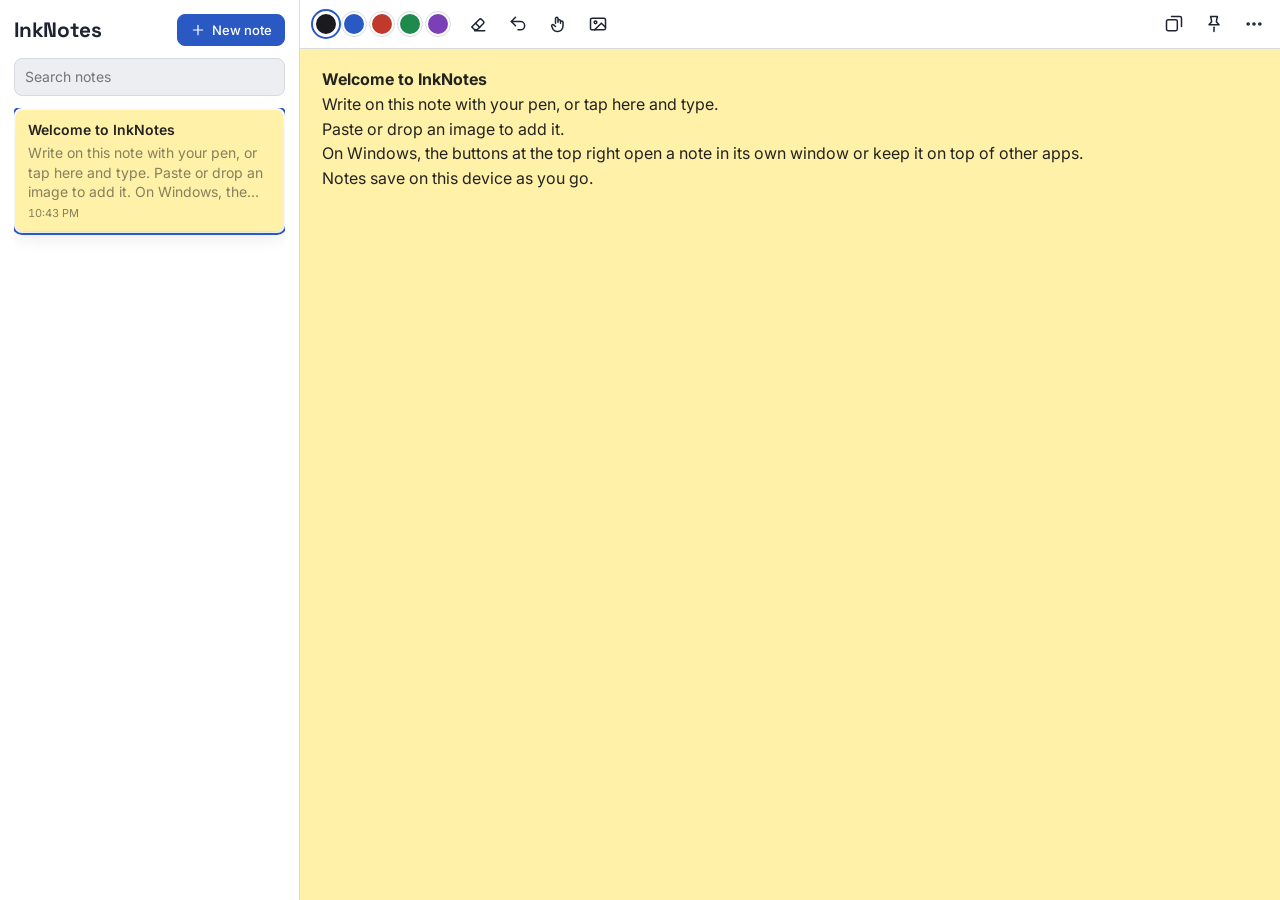
==== app/index.html @ d77044d3 "InkNotes: pen sticky-notes web app Co-Authored-By: Claude Opus 5.5 <noreply@anthropic.com>" ====
<!doctype html>
<html lang="en">
<head>
  <meta charset="utf-8">
  <meta name="viewport" content="width=device-width, initial-scale=1, viewport-fit=cover">
  <title>InkNotes</title>
  <meta name="description" content="Sticky notes you can write on with a pen, type in, and paste images into.">
  <meta name="theme-color" content="#f2d75c">
  <link rel="manifest" href="manifest.webmanifest">
  <link rel="icon" href="icons/icon.svg" type="image/svg+xml">
  <link rel="apple-touch-icon" href="icons/icon-192.png">
  <link rel="preconnect" href="https://fonts.googleapis.com">
  <link rel="stylesheet" href="https://fonts.googleapis.com/css2?family=Inter:wght@400;500;600&family=Space+Grotesk:wght@600;700&display=swap">
  <link rel="stylesheet" href="styles.css">
</head>
<body>
<div class="app" id="app" data-view="list" data-mode="main">

  <aside class="list-pane" aria-label="Notes">
    <header class="list-head">
      <h1>InkNotes</h1>
      <button class="btn primary" id="newNote" type="button">
        <svg viewBox="0 0 24 24" aria-hidden="true"><path d="M12 5v14M5 12h14"/></svg>New note
      </button>
    </header>
    <input class="search" id="search" type="search" placeholder="Search notes" aria-label="Search notes" autocomplete="off">
    <div class="cards" id="cards"></div>
    <p class="storage-note" id="storageNote" hidden></p>
  </aside>

  <main class="editor-pane" id="editorPane">
    <section class="note-view" id="noteView" aria-label="Note">
      <div class="toolbar" role="toolbar" aria-label="Note tools">
        <button class="icon-btn back-btn" id="back" type="button" aria-label="All notes" title="All notes">
          <svg viewBox="0 0 24 24" aria-hidden="true"><path d="M15 18l-6-6 6-6"/></svg>
        </button>
        <button class="icon-btn note-window-only" id="newFromWindow" type="button" aria-label="New note" title="New note">
          <svg viewBox="0 0 24 24" aria-hidden="true"><path d="M12 5v14M5 12h14"/></svg>
        </button>
        <div class="inks" id="inks" role="group" aria-label="Ink colour"></div>
        <button class="icon-btn" id="eraser" type="button" aria-pressed="false" aria-label="Eraser" title="Eraser (the pen's side button also erases)">
          <svg viewBox="0 0 24 24" aria-hidden="true"><path d="M8 20h12M4.5 15.5l9-9a2 2 0 0 1 2.8 0l2.2 2.2a2 2 0 0 1 0 2.8L11 19H8z"/><path d="M9 11l5 5"/></svg>
        </button>
        <button class="icon-btn" id="undo" type="button" aria-label="Undo ink" title="Undo ink (Ctrl+Z)">
          <svg viewBox="0 0 24 24" aria-hidden="true"><path d="M9 14L4 9l5-5"/><path d="M4 9h11a5 5 0 0 1 0 10h-3"/></svg>
        </button>
        <button class="icon-btn" id="touchInk" type="button" aria-pressed="false" aria-label="Draw with finger or mouse" title="Off: only the pen draws. On: finger and mouse draw too (palms are still ignored while the pen is near).">
          <svg viewBox="0 0 24 24" aria-hidden="true"><path d="M9 11V5.5a1.5 1.5 0 0 1 3 0V10m0-1.5a1.5 1.5 0 0 1 3 0V11m0-1a1.5 1.5 0 0 1 3 0v4.5a6.5 6.5 0 0 1-6.5 6.5h-.8a5.5 5.5 0 0 1-4.6-2.5L4.6 15a1.5 1.5 0 0 1 2.3-1.9L9 15"/></svg>
        </button>
        <button class="icon-btn" id="addImage" type="button" aria-label="Add image" title="Add image (you can also paste or drop one)">
          <svg viewBox="0 0 24 24" aria-hidden="true"><rect x="3" y="5" width="18" height="14" rx="2"/><circle cx="9" cy="10" r="1.6"/><path d="M21 16l-5-5-8 8"/></svg>
        </button>
        <input type="file" id="imageFile" accept="image/*" multiple hidden>
        <span class="spacer"></span>
        <button class="icon-btn desktop-only" id="popout" type="button" aria-label="Open in its own window" title="Open in its own window (resizable)">
          <svg viewBox="0 0 24 24" aria-hidden="true"><rect x="3" y="7" width="13" height="13" rx="2"/><path d="M9 3h10a2 2 0 0 1 2 2v10"/></svg>
        </button>
        <button class="icon-btn pin-only" id="pin" type="button" aria-pressed="false" aria-label="Keep on top" title="Keep on top of other windows">
          <svg viewBox="0 0 24 24" aria-hidden="true"><path d="M12 16v5"/><path d="M8 3h8l-1.2 6.2L18 13H6l3.2-3.8z"/></svg>
        </button>
        <details class="menu" id="menu">
          <summary class="icon-btn" aria-label="Note options" title="Note colour, pen settings, delete">
            <svg viewBox="0 0 24 24" aria-hidden="true"><circle cx="5" cy="12" r="1.3"/><circle cx="12" cy="12" r="1.3"/><circle cx="19" cy="12" r="1.3"/></svg>
          </summary>
          <div class="menu-panel">
            <div class="field">
              <span class="label">Note colour</span>
              <div class="papers" id="papers" role="group" aria-label="Note colour"></div>
            </div>
            <div class="field">
              <label class="label" for="size">Pen size <output id="sizeVal"></output></label>
              <input type="range" id="size" min="1" max="12" step="0.5">
            </div>
            <div class="field">
              <label class="label" for="smooth">Smooth <output id="smoothVal"></output></label>
              <input type="range" id="smooth" min="0" max="100" step="5">
              <span class="hint">About 1.8 px suits Surface pens; off suits the S Pen. Saved on this device.</span>
            </div>
            <div class="field">
              <label class="label" for="curve">Pressure feel <output id="curveVal"></output></label>
              <input type="range" id="curve" min="0" max="100" step="1">
            </div>
            <button class="btn danger" id="deleteNote" type="button">Delete note</button>
          </div>
        </details>
      </div>

      <div class="scroller" id="scroller">
        <div class="page" id="page">
          <canvas class="paper" id="paper" width="1" height="1" aria-hidden="true"></canvas>
          <div class="body" id="body" contenteditable="true" spellcheck="true" role="textbox" aria-multiline="true"
               aria-label="Note text" data-placeholder="Write with your pen, or type here."></div>
          <canvas class="ink" id="ink" aria-hidden="true"></canvas>
        </div>
      </div>
    </section>

    <div class="pinned-msg" id="pinnedMsg" hidden>
      <p>This note is floating on top of your other windows.</p>
      <button class="btn" id="unpin" type="button">Bring it back here</button>
    </div>
    <div class="empty-msg" id="emptyMsg" hidden>
      <p>No note open.</p>
    </div>
  </main>
</div>

<div class="toast" id="toast" role="status" hidden>
  <span id="toastText"></span>
  <button class="btn" id="toastAction" type="button" hidden>Undo</button>
</div>

<script type="module" src="js/app.js"></script>
</body>
</html>
---- app/styles.css ----
/* Layout: notes list beside the open note on wide screens; one pane at a time on phones.
   A note opened in its own window (or floating on top) shows only the note. */
:root {
  --bg: #eceef2;
  --panel: #ffffff;
  --fg: #1d2330;
  --muted: #5d6676;
  --line: #d6dae2;
  --accent: #2b59c3;
  --accent-fg: #ffffff;
  --danger: #b83227;
  --shadow: 0 1px 2px rgba(20, 30, 50, .08), 0 6px 18px rgba(20, 30, 50, .10);
  --note-fg: #23231f;
  --note-muted: rgba(35, 35, 31, .55);
  --paper-yellow: #fff1a8;
  --paper-green: #cdf0c4;
  --paper-pink: #ffd0e2;
  --paper-blue: #cfe6ff;
  --paper-purple: #e2d6ff;
  --paper-gray: #e9e9e6;
  --font-display: "Space Grotesk", "Segoe UI", system-ui, sans-serif;
  --font-body: "Inter", "Segoe UI", system-ui, sans-serif;
  color-scheme: light;
}
@media (prefers-color-scheme: dark) {
  :root:not([data-theme="light"]) {
    --bg: #141820; --panel: #1d2330; --fg: #e6e9ef; --muted: #9aa3b3; --line: #2e3646;
    --accent: #7ea2ff; --accent-fg: #0f1420; --danger: #ff8a7a;
    --shadow: 0 1px 2px rgba(0, 0, 0, .4), 0 6px 18px rgba(0, 0, 0, .35);
    --paper-yellow: #efdf8e; --paper-green: #b9dcb0; --paper-pink: #ecbccf;
    --paper-blue: #b8d2ee; --paper-purple: #cdc0ec; --paper-gray: #d6d6d2;
    color-scheme: dark;
  }
}
:root[data-theme="dark"] {
  --bg: #141820; --panel: #1d2330; --fg: #e6e9ef; --muted: #9aa3b3; --line: #2e3646;
  --accent: #7ea2ff; --accent-fg: #0f1420; --danger: #ff8a7a;
  --shadow: 0 1px 2px rgba(0, 0, 0, .4), 0 6px 18px rgba(0, 0, 0, .35);
  --paper-yellow: #efdf8e; --paper-green: #b9dcb0; --paper-pink: #ecbccf;
  --paper-blue: #b8d2ee; --paper-purple: #cdc0ec; --paper-gray: #d6d6d2;
  color-scheme: dark;
}

* { box-sizing: border-box; }
html, body { height: 100%; margin: 0; }
body { background: var(--bg); color: var(--fg); font: 14px/1.4 var(--font-body); }
[hidden] { display: none !important; }
svg { width: 20px; height: 20px; fill: none; stroke: currentColor; stroke-width: 1.8; stroke-linecap: round; stroke-linejoin: round; flex: none; }

/* ---------- shell ---------- */
.app { height: 100%; display: grid; grid-template-columns: minmax(240px, 300px) 1fr; }
.app[data-mode="note"] { grid-template-columns: 1fr; }
.app[data-mode="note"] .list-pane { display: none; }

.list-pane {
  display: flex; flex-direction: column; gap: 12px; min-height: 0;
  background: var(--panel); border-right: 1px solid var(--line);
  padding-block: max(14px, env(safe-area-inset-top, 0px)) 0;
  padding-left: max(14px, env(safe-area-inset-left, 0px));
  padding-right: 14px;
}
.list-head { display: flex; align-items: center; justify-content: space-between; gap: 8px; }
h1 { font: 700 1.3rem/1 var(--font-display); margin: 0; letter-spacing: -.01em; }
.search {
  width: 100%; font: inherit; color: var(--fg); background: var(--bg);
  border: 1px solid var(--line); border-radius: 8px; padding: 8px 10px;
}
.cards { flex: 1; min-height: 0; overflow: auto; display: flex; flex-direction: column; gap: 10px; padding: 2px 2px 16px; }
.cards .empty { color: var(--muted); padding: 8px 2px; }
.card {
  appearance: none; border: 0; text-align: left; font: inherit; cursor: pointer; width: 100%;
  display: flex; flex-direction: column; gap: 4px;
  background: var(--paper, var(--paper-yellow)); color: var(--note-fg);
  border-radius: 6px; padding: 10px 12px; box-shadow: var(--shadow);
  forced-color-adjust: none;
}
.card[aria-current="true"] { outline: 2px solid var(--accent); outline-offset: 2px; }
.card .title { font-weight: 600; overflow: hidden; text-overflow: ellipsis; white-space: nowrap; }
.card .snippet { color: var(--note-muted); overflow: hidden; display: -webkit-box; -webkit-line-clamp: 3; -webkit-box-orient: vertical; word-break: break-word; }
.card .thumb { width: 100%; height: 56px; display: block; }
.card .time { font-size: 11px; color: var(--note-muted); font-variant-numeric: tabular-nums; }
.storage-note { font-size: 12px; color: var(--danger); margin: 0 0 12px; }

.editor-pane { display: flex; flex-direction: column; min-width: 0; min-height: 0; background: var(--bg); }
.note-view { flex: 1; min-height: 0; display: flex; flex-direction: column; --paper: var(--paper-yellow); }

/* ---------- toolbar ---------- */
.toolbar {
  display: flex; flex-wrap: wrap; align-items: center; gap: 2px 4px;
  padding-block: max(6px, env(safe-area-inset-top, 0px)) 6px;
  padding-left: max(8px, env(safe-area-inset-left, 0px));
  padding-right: max(8px, env(safe-area-inset-right, 0px));
  background: var(--panel); border-bottom: 1px solid var(--line);
}
.spacer { flex: 1; }
.icon-btn {
  appearance: none; display: inline-flex; align-items: center; justify-content: center;
  width: 36px; height: 36px; border-radius: 8px; border: 0; background: transparent; color: var(--fg); cursor: pointer;
  list-style: none;
}
.icon-btn::-webkit-details-marker { display: none; }
.icon-btn:hover { background: var(--bg); }
.icon-btn[aria-pressed="true"] { background: var(--accent); color: var(--accent-fg); }
.back-btn, .note-window-only { display: none; }
.app[data-mode="note"] .note-window-only { display: inline-flex; }
.inks { display: flex; align-items: center; gap: 4px; padding: 0 6px; }
.swatch {
  appearance: none; width: 24px; height: 24px; border-radius: 50%; padding: 0; cursor: pointer;
  border: 2px solid var(--panel); outline: 1px solid var(--line); forced-color-adjust: none;
}
.swatch.sq { border-radius: 6px; width: 30px; height: 30px; }
.swatch[aria-pressed="true"] { outline: 2px solid var(--accent); outline-offset: 1px; }

.btn {
  appearance: none; display: inline-flex; align-items: center; gap: 6px;
  font: 500 13px var(--font-body); color: var(--fg); background: transparent; cursor: pointer;
  border: 1px solid var(--line); border-radius: 8px; padding: 7px 12px;
}
.btn svg { width: 16px; height: 16px; }
.btn.primary { background: var(--accent); color: var(--accent-fg); border-color: var(--accent); }
.btn.danger { color: var(--danger); border-color: var(--danger); justify-content: center; }
.btn.danger.armed { background: var(--danger); color: var(--panel); }
button:focus-visible, summary:focus-visible, input:focus-visible { outline: 2px solid var(--accent); outline-offset: 2px; }

.menu { position: relative; }
.menu-panel {
  position: absolute; right: 0; top: 42px; z-index: 20; width: min(280px, calc(100vw - 24px));
  display: grid; gap: 14px; padding: 14px;
  background: var(--panel); border: 1px solid var(--line); border-radius: 12px; box-shadow: var(--shadow);
}
.field { display: grid; gap: 6px; }
.label { font-size: 11px; font-weight: 600; text-transform: uppercase; letter-spacing: .06em; color: var(--muted); display: flex; justify-content: space-between; }
.label output { font-weight: 500; text-transform: none; letter-spacing: 0; color: var(--fg); font-variant-numeric: tabular-nums; }
.hint { font-size: 12px; color: var(--muted); }
.papers { display: flex; gap: 6px; flex-wrap: wrap; }
input[type="range"] { width: 100%; accent-color: var(--accent); }

/* ---------- the note ---------- */
.scroller { flex: 1; min-height: 0; overflow: auto; background: var(--paper); overscroll-behavior: contain; forced-color-adjust: none; }
.page { position: relative; min-height: 100%; touch-action: none; }
.page canvas.paper { position: absolute; inset: 0; width: 100%; height: 100%; z-index: 0; display: block; }
.page canvas.ink { position: absolute; inset: 0; width: 100%; height: 100%; z-index: 2; display: block; pointer-events: none; }
.body {
  position: relative; z-index: 1; min-height: 100%;
  padding: 18px max(22px, env(safe-area-inset-right, 0px)) 48px max(22px, env(safe-area-inset-left, 0px));
  color: var(--note-fg); font: 16px/1.55 var(--font-body); outline: none;
  white-space: pre-wrap; overflow-wrap: anywhere; caret-color: var(--note-fg);
}
.body:empty::before { content: attr(data-placeholder); color: var(--note-muted); pointer-events: none; }
.body img { display: block; max-width: 100%; height: auto; margin: 8px 0; border-radius: 3px; }
.body img.loading { min-height: 40px; background: rgba(0, 0, 0, .06); }

.pinned-msg, .empty-msg {
  flex: 1; display: flex; flex-direction: column; align-items: center; justify-content: center; gap: 12px;
  color: var(--muted); padding: 24px; text-align: center;
}

.toast {
  position: fixed; left: 50%; transform: translateX(-50%); z-index: 50;
  bottom: max(16px, env(safe-area-inset-bottom, 0px));
  display: flex; align-items: center; gap: 12px; max-width: calc(100vw - 32px);
  background: var(--fg); color: var(--bg); border-radius: 10px; padding: 10px 12px 10px 16px; box-shadow: var(--shadow);
}
.toast .btn { color: var(--bg); border-color: currentColor; padding: 4px 10px; }

/* Floating (always-on-top) window holds only the note. */
body.pip { display: flex; flex-direction: column; }
body.pip .note-view { flex: 1; }
body.pip .back-btn, body.pip .popout-btn { display: none; }

/* ---------- phones ---------- */
@media (max-width: 760px) {
  .app { grid-template-columns: 1fr; }
  .app[data-mode="main"][data-view="editor"] .list-pane { display: none; }
  .app[data-mode="main"][data-view="list"] .editor-pane { display: none; }
  .app[data-mode="main"] .back-btn { display: inline-flex; }
  .list-pane { border-right: 0; padding-right: max(14px, env(safe-area-inset-right, 0px)); }
}
@media (prefers-reduced-motion: no-preference) {
  .card { transition: box-shadow .15s ease; }
}
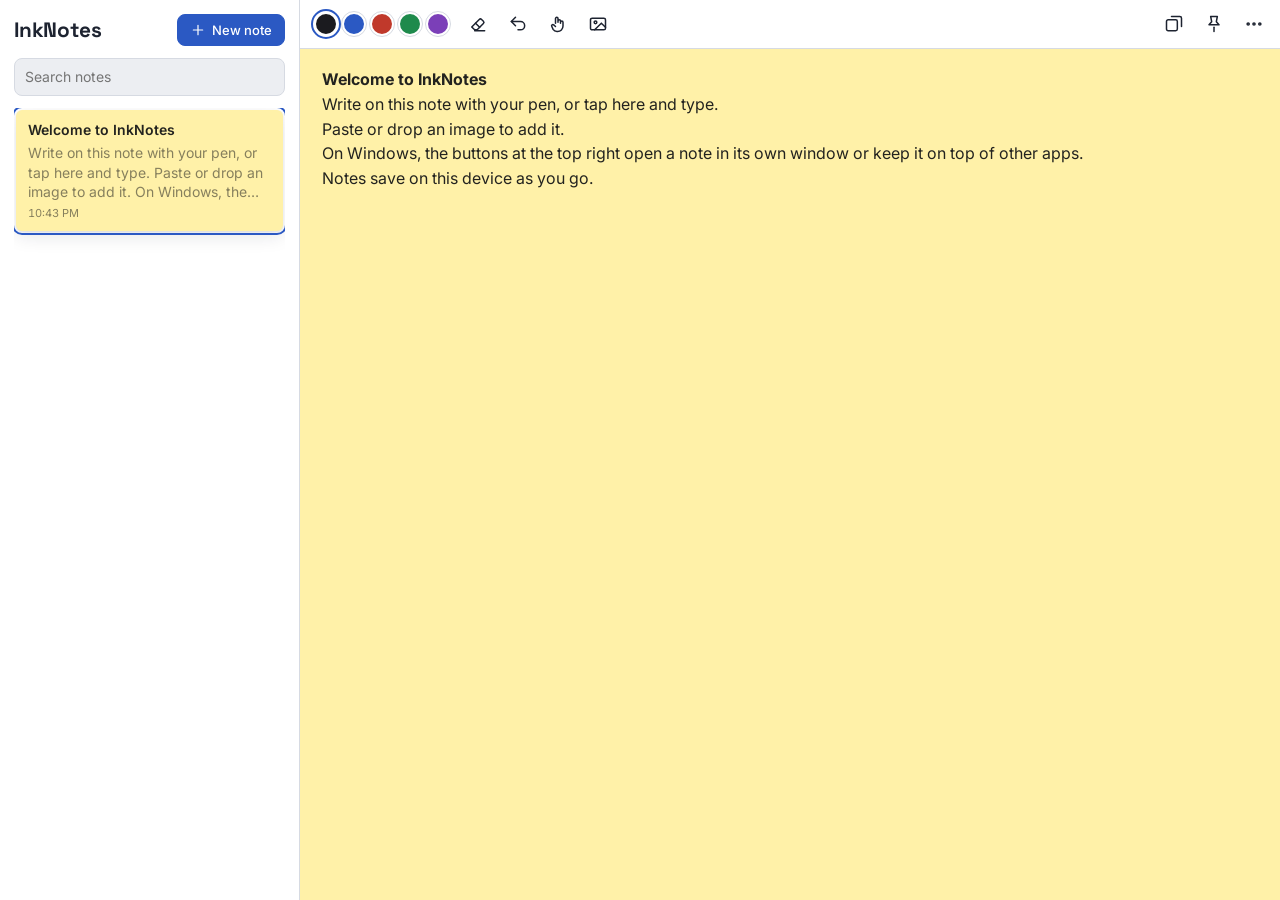
==== commit 1199347d: "OneDrive sync with end-to-end encryption Sign-in with a personal Microsoft account (PKCE, app-folder" ====
--- a/app/index.html
+++ b/app/index.html
@@ -19,6 +19,9 @@
   <aside class="list-pane" aria-label="Notes">
     <header class="list-head">
       <h1>InkNotes</h1>
+      <button class="icon-btn sync-btn" id="syncBtn" type="button" data-state="signedOut" aria-label="OneDrive sync" title="OneDrive sync" hidden>
+        <svg viewBox="0 0 24 24" aria-hidden="true"><path d="M7 18.5a4.5 4.5 0 0 1-.7-8.95A6 6 0 0 1 17.8 8a4.75 4.75 0 0 1-.3 10.5z"/></svg>
+      </button>
       <button class="btn primary" id="newNote" type="button">
         <svg viewBox="0 0 24 24" aria-hidden="true"><path d="M12 5v14M5 12h14"/></svg>New note
       </button>
@@ -105,6 +108,29 @@
   </main>
 </div>
 
+<dialog class="sheet" id="syncDialog" aria-labelledby="syncTitle">
+  <form class="sheet-body" id="syncForm" method="dialog">
+    <h2 id="syncTitle">OneDrive sync</h2>
+    <p id="syncText"></p>
+    <div class="field" id="passFields" hidden>
+      <label class="label" for="pass1">Sync passphrase</label>
+      <input class="input" type="password" id="pass1" autocomplete="new-password" minlength="8">
+      <div class="field" id="pass2Wrap">
+        <label class="label" for="pass2">Type it again</label>
+        <input class="input" type="password" id="pass2" autocomplete="new-password">
+      </div>
+    </div>
+    <p class="hint" id="syncHint"></p>
+    <p class="form-error" id="syncError" role="alert" hidden></p>
+    <div class="sheet-actions">
+      <button class="btn link" id="syncAlt" type="button" hidden></button>
+      <span class="spacer"></span>
+      <button class="btn" id="syncClose" type="button">Close</button>
+      <button class="btn primary" id="syncPrimary" type="submit"></button>
+    </div>
+  </form>
+</dialog>
+
 <div class="toast" id="toast" role="status" hidden>
   <span id="toastText"></span>
   <button class="btn" id="toastAction" type="button" hidden>Undo</button>
--- a/app/styles.css
+++ b/app/styles.css
@@ -179,3 +179,39 @@
 @media (prefers-reduced-motion: no-preference) {
   .card { transition: box-shadow .15s ease; }
 }
+
+/* ---------- OneDrive sync ---------- */
+.list-head h1 { margin-right: auto; }
+.sync-btn { position: relative; color: var(--muted); }
+.sync-btn::after {
+  content: ""; position: absolute; right: 5px; bottom: 6px; width: 8px; height: 8px; border-radius: 50%;
+  border: 2px solid var(--panel); background: transparent;
+}
+.sync-btn[data-state="ok"] { color: var(--fg); }
+.sync-btn[data-state="ok"]::after { background: #2e9d5b; }
+.sync-btn[data-state="syncing"] { color: var(--accent); }
+.sync-btn[data-state="syncing"]::after { background: var(--accent); animation: sync-pulse 1s ease-in-out infinite alternate; }
+.sync-btn[data-state="error"]::after, .sync-btn[data-state="reauth"]::after,
+.sync-btn[data-state="needsPassphrase"]::after, .sync-btn[data-state="needsNewPassphrase"]::after { background: var(--danger); }
+.sync-btn[data-state="offline"]::after { background: var(--muted); }
+@keyframes sync-pulse { to { opacity: .3; } }
+@media (prefers-reduced-motion: reduce) { .sync-btn[data-state="syncing"]::after { animation: none; } }
+
+.sheet {
+  width: min(440px, calc(100vw - 32px)); padding: 0; border: 1px solid var(--line); border-radius: 14px;
+  background: var(--panel); color: var(--fg); box-shadow: var(--shadow);
+}
+.sheet::backdrop { background: rgba(10, 14, 22, .45); }
+.sheet-body { display: grid; gap: 12px; padding: 20px; }
+.sheet h2 { margin: 0; font: 700 18px/1.2 var(--font-display); }
+.sheet p { margin: 0; }
+.sheet-actions { display: flex; align-items: center; gap: 8px; flex-wrap: wrap; margin-top: 4px; }
+.sheet-actions .spacer { flex: 1; }
+.input {
+  font: inherit; color: var(--fg); background: var(--bg); border: 1px solid var(--line);
+  border-radius: 8px; padding: 9px 10px; width: 100%;
+}
+.input:focus-visible { outline: 2px solid var(--accent); outline-offset: 1px; }
+.form-error { color: var(--danger); font-size: 13px; }
+.btn.link { border-color: transparent; background: none; color: var(--muted); padding-inline: 4px; text-decoration: underline; }
+.btn.link.armed { color: var(--danger); }
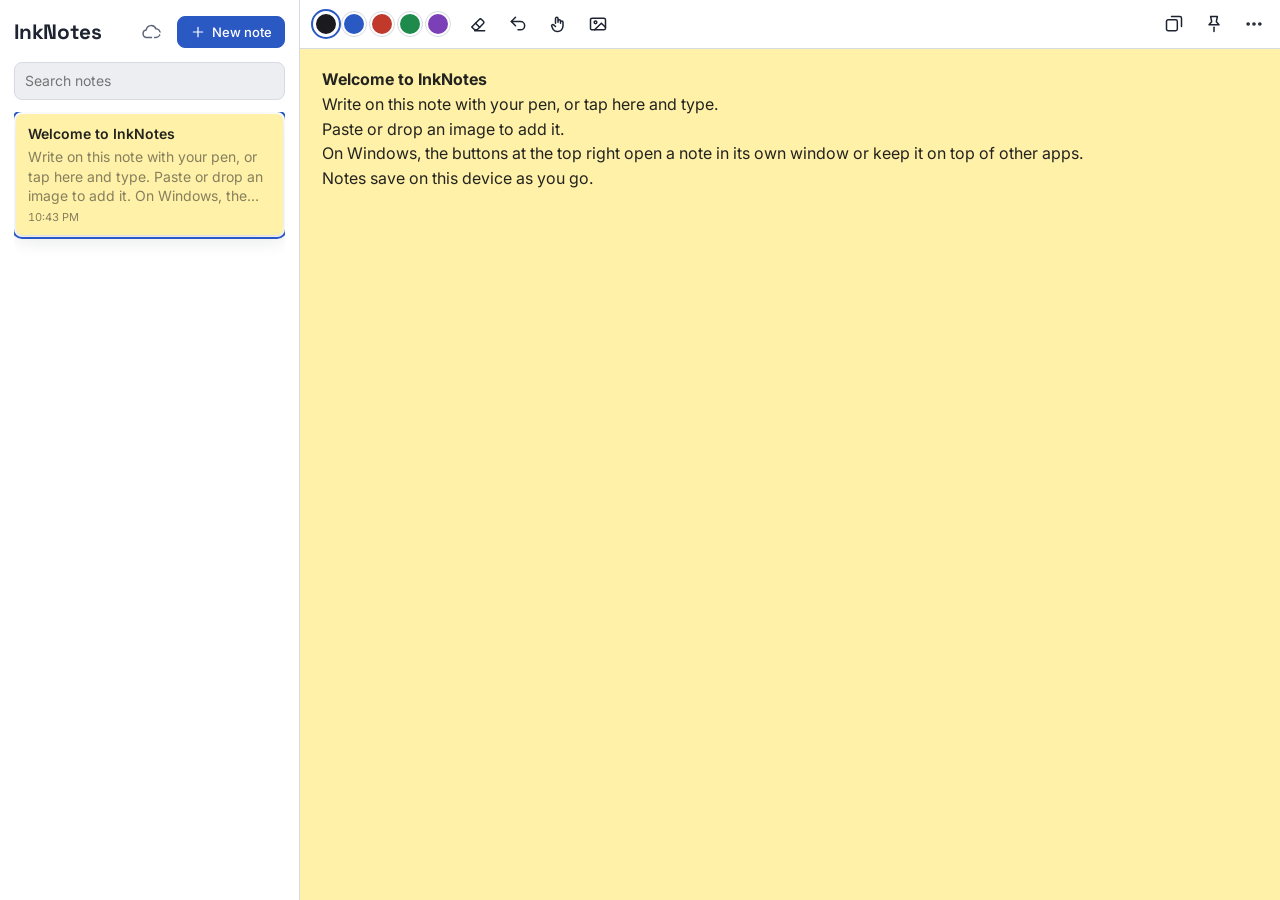
==== commit abd8b07f: "Keep the pen as ink instead of handwriting-to-text Windows (Edge handwriting to text) and Samsung (S" ====
--- a/app/index.html
+++ b/app/index.html
@@ -83,6 +83,14 @@
               <label class="label" for="curve">Pressure feel <output id="curveVal"></output></label>
               <input type="range" id="curve" min="0" max="100" step="1">
             </div>
+            <div class="field">
+              <span class="label">Pen on the note</span>
+              <div class="seg" id="penMode" role="group" aria-label="Pen on the note">
+                <button type="button" data-mode="ink" aria-pressed="true">Ink</button>
+                <button type="button" data-mode="text" aria-pressed="false">Text</button>
+              </div>
+              <span class="hint" id="penModeHint"></span>
+            </div>
             <button class="btn danger" id="deleteNote" type="button">Delete note</button>
           </div>
         </details>
--- a/app/styles.css
+++ b/app/styles.css
@@ -140,6 +140,9 @@
 .page { position: relative; min-height: 100%; touch-action: none; }
 .page canvas.paper { position: absolute; inset: 0; width: 100%; height: 100%; z-index: 0; display: block; }
 .page canvas.ink { position: absolute; inset: 0; width: 100%; height: 100%; z-index: 2; display: block; pointer-events: none; }
+/* While the pen hovers, the ink layer takes it, so Windows / Samsung handwriting-to-text
+   doesn't see a text box under the pen. Fingers, mouse and keyboard still reach the text. */
+.page.pen-near canvas.ink { pointer-events: auto; cursor: crosshair; }
 .body {
   position: relative; z-index: 1; min-height: 100%;
   padding: 18px max(22px, env(safe-area-inset-right, 0px)) 48px max(22px, env(safe-area-inset-left, 0px));
@@ -213,5 +216,12 @@
 }
 .input:focus-visible { outline: 2px solid var(--accent); outline-offset: 1px; }
 .form-error { color: var(--danger); font-size: 13px; }
+.seg { display: flex; border: 1px solid var(--line); border-radius: 8px; overflow: hidden; }
+.seg button {
+  flex: 1; font: inherit; font-weight: 500; color: var(--fg); background: none; border: 0;
+  padding: 7px 10px; cursor: pointer;
+}
+.seg button + button { border-left: 1px solid var(--line); }
+.seg button[aria-pressed="true"] { background: var(--accent); color: var(--accent-fg); }
 .btn.link { border-color: transparent; background: none; color: var(--muted); padding-inline: 4px; text-decoration: underline; }
 .btn.link.armed { color: var(--danger); }
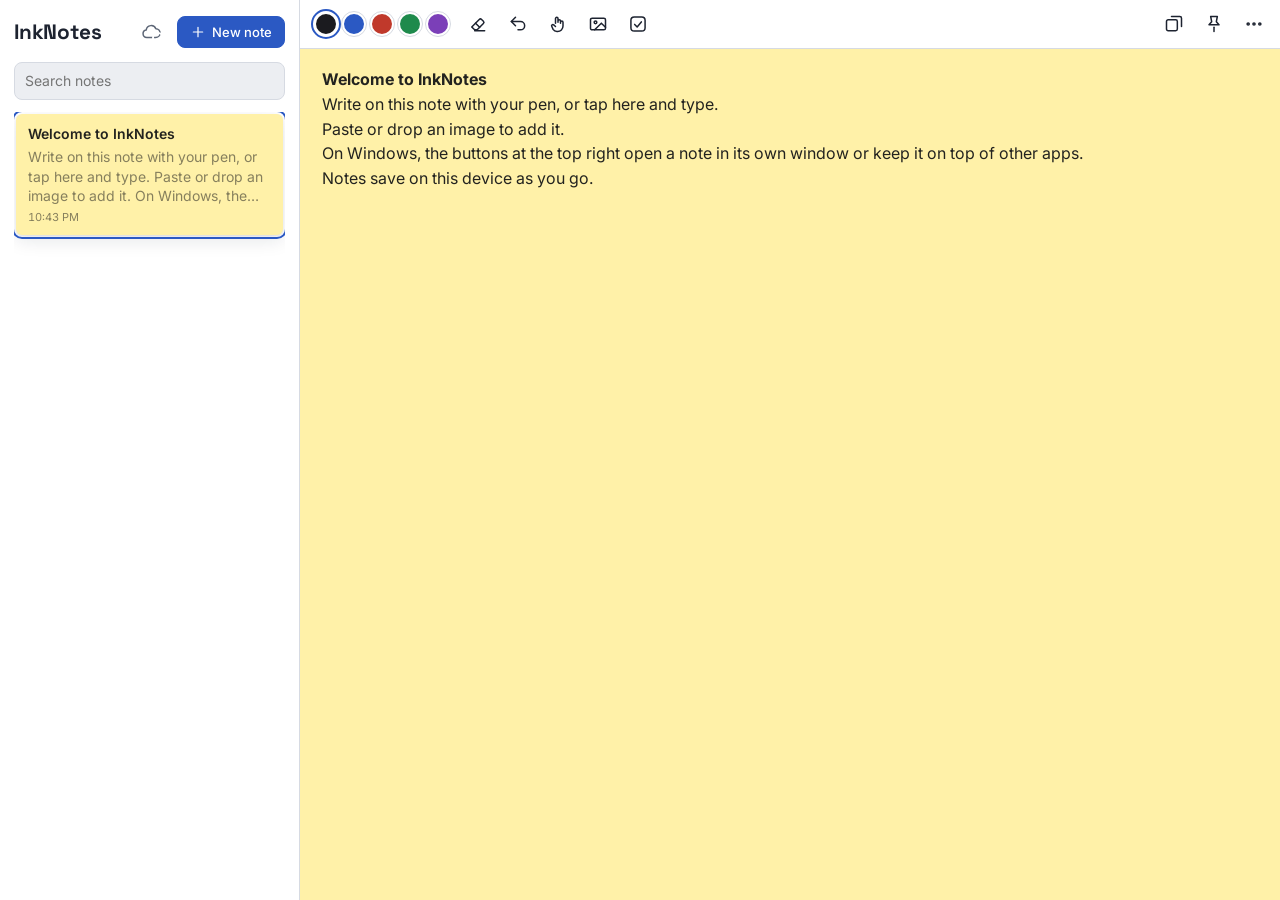
==== commit 190356f2: "Share sign-in and sync with InkTasks; add Make task Sync code becomes reusable (createSync, shared s" ====
--- a/app/index.html
+++ b/app/index.html
@@ -54,6 +54,9 @@
           <svg viewBox="0 0 24 24" aria-hidden="true"><rect x="3" y="5" width="18" height="14" rx="2"/><circle cx="9" cy="10" r="1.6"/><path d="M21 16l-5-5-8 8"/></svg>
         </button>
         <input type="file" id="imageFile" accept="image/*" multiple hidden>
+        <button class="icon-btn" id="makeTask" type="button" aria-label="Make a task" title="Make a task in InkTasks (from the selected text, or from this note)">
+          <svg viewBox="0 0 24 24" aria-hidden="true"><rect x="3.5" y="3.5" width="17" height="17" rx="4"/><path d="M8 12.5l3 3 5-6"/></svg>
+        </button>
         <span class="spacer"></span>
         <button class="icon-btn desktop-only" id="popout" type="button" aria-label="Open in its own window" title="Open in its own window (resizable)">
           <svg viewBox="0 0 24 24" aria-hidden="true"><rect x="3" y="7" width="13" height="13" rx="2"/><path d="M9 3h10a2 2 0 0 1 2 2v10"/></svg>
@@ -116,29 +119,6 @@
   </main>
 </div>
 
-<dialog class="sheet" id="syncDialog" aria-labelledby="syncTitle">
-  <form class="sheet-body" id="syncForm" method="dialog">
-    <h2 id="syncTitle">OneDrive sync</h2>
-    <p id="syncText"></p>
-    <div class="field" id="passFields" hidden>
-      <label class="label" for="pass1">Sync passphrase</label>
-      <input class="input" type="password" id="pass1" autocomplete="new-password" minlength="8">
-      <div class="field" id="pass2Wrap">
-        <label class="label" for="pass2">Type it again</label>
-        <input class="input" type="password" id="pass2" autocomplete="new-password">
-      </div>
-    </div>
-    <p class="hint" id="syncHint"></p>
-    <p class="form-error" id="syncError" role="alert" hidden></p>
-    <div class="sheet-actions">
-      <button class="btn link" id="syncAlt" type="button" hidden></button>
-      <span class="spacer"></span>
-      <button class="btn" id="syncClose" type="button">Close</button>
-      <button class="btn primary" id="syncPrimary" type="submit"></button>
-    </div>
-  </form>
-</dialog>
-
 <div class="toast" id="toast" role="status" hidden>
   <span id="toastText"></span>
   <button class="btn" id="toastAction" type="button" hidden>Undo</button>
